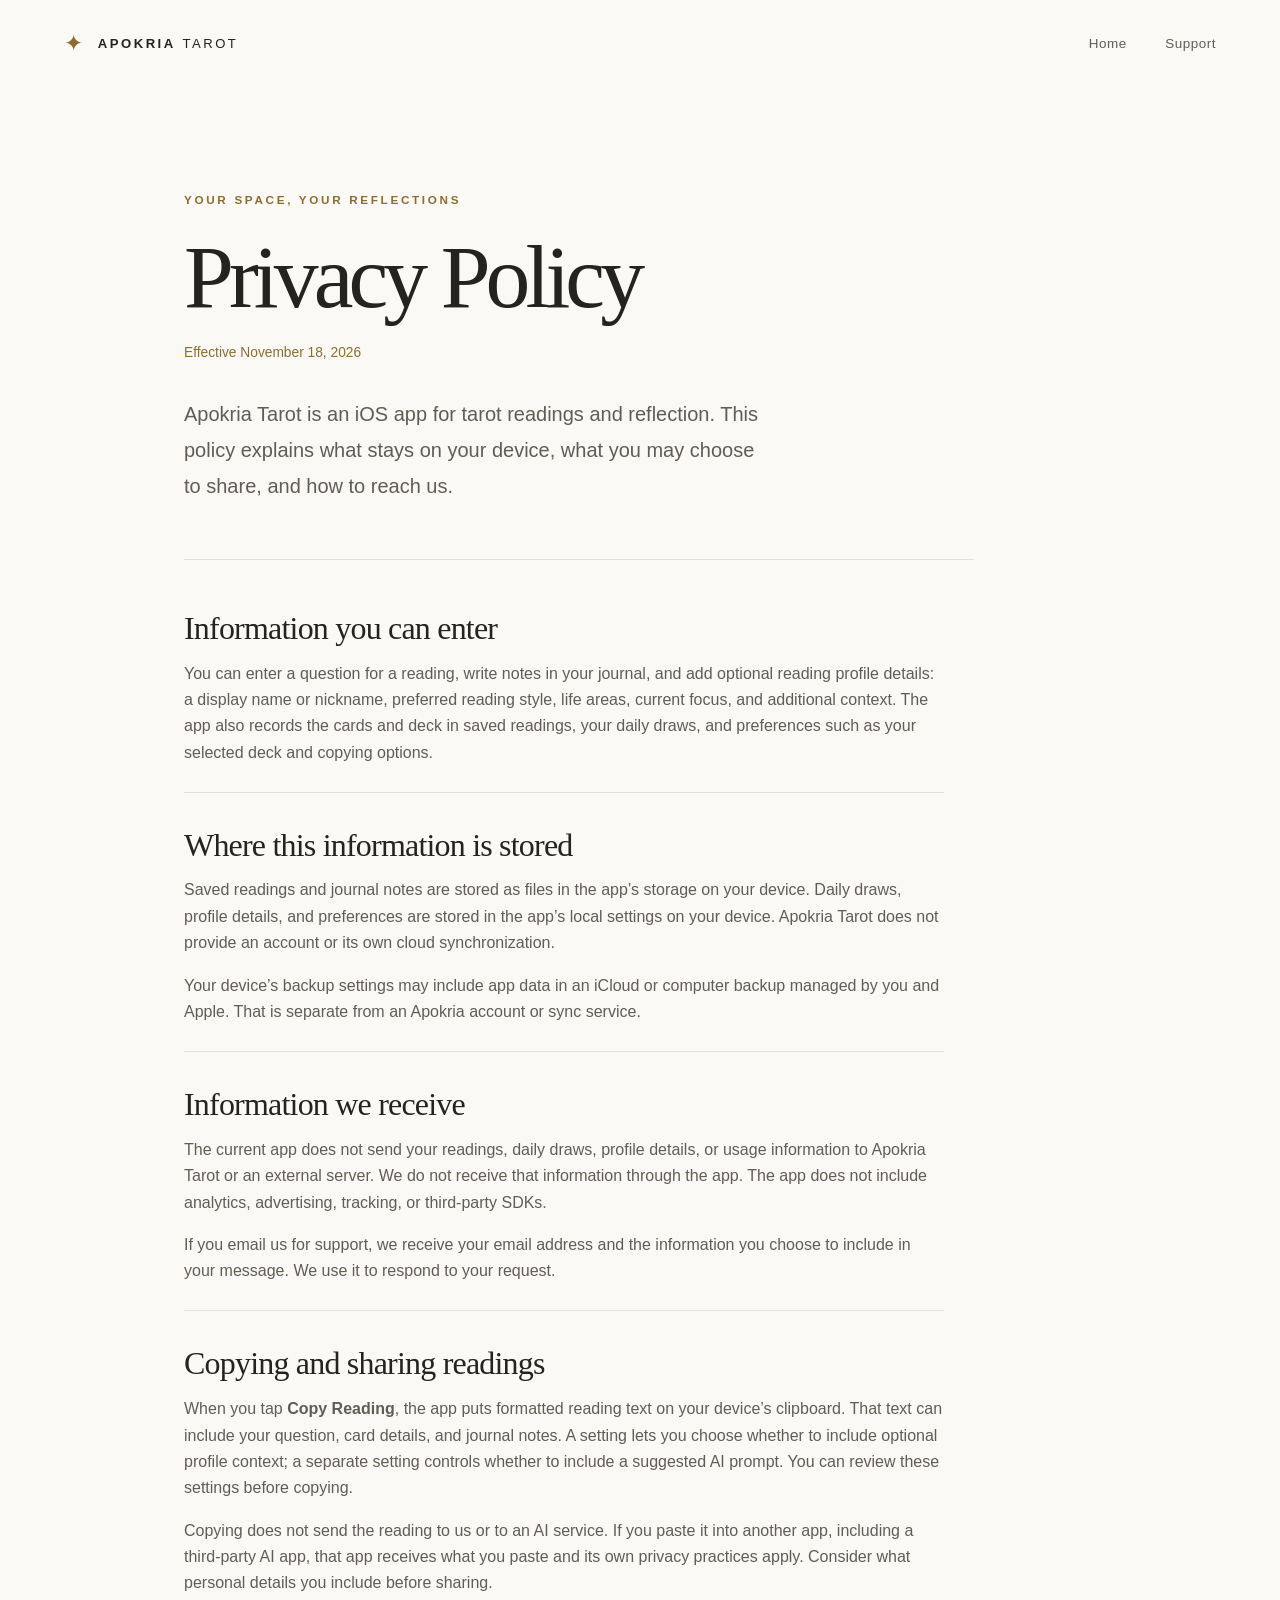
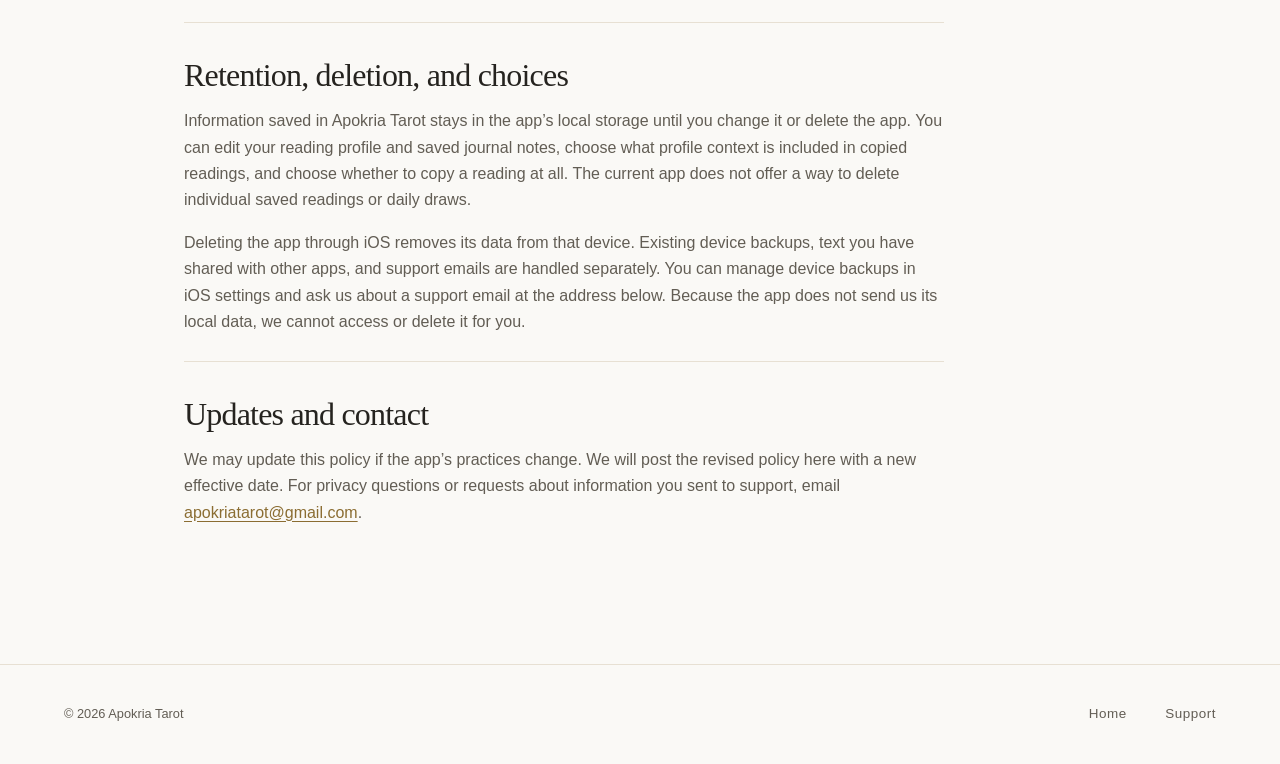
==== privacy/index.html @ 3c96361d "Create Apokria public website" ====
<!doctype html>
<html lang="en">
<head>
  <meta charset="utf-8">
  <meta name="viewport" content="width=device-width, initial-scale=1">
  <meta name="color-scheme" content="light">
  <meta name="description" content="Learn how Apokria Tarot handles readings, profile details, copied text, and support messages.">
  <title>Privacy Policy — Apokria Tarot</title>
  <link rel="stylesheet" href="../styles.css">
</head>
<body>
  <a class="skip-link" href="#main">Skip to content</a>
  <header class="site-header">
    <a class="brand" href="../" aria-label="Apokria Tarot home"><span class="brand-mark" aria-hidden="true">✦</span> APOKRIA <span class="brand-light">TAROT</span></a>
    <nav aria-label="Main navigation">
      <a href="../">Home</a>
      <a href="../support/">Support</a>
    </nav>
  </header>

  <main id="main" class="document-layout">
    <div class="document-heading">
      <p class="eyebrow">Your space, your reflections</p>
      <h1>Privacy Policy</h1>
      <p class="document-date">Effective November 18, 2026</p>
      <p class="lead">Apokria Tarot is an iOS app for tarot readings and reflection. This policy explains what stays on your device, what you may choose to share, and how to reach us.</p>
    </div>

    <div class="document-body">
      <section>
        <h2>Information you can enter</h2>
        <p>You can enter a question for a reading, write notes in your journal, and add optional reading profile details: a display name or nickname, preferred reading style, life areas, current focus, and additional context. The app also records the cards and deck in saved readings, your daily draws, and preferences such as your selected deck and copying options.</p>
      </section>

      <section>
        <h2>Where this information is stored</h2>
        <p>Saved readings and journal notes are stored as files in the app’s storage on your device. Daily draws, profile details, and preferences are stored in the app’s local settings on your device. Apokria Tarot does not provide an account or its own cloud synchronization.</p>
        <p>Your device’s backup settings may include app data in an iCloud or computer backup managed by you and Apple. That is separate from an Apokria account or sync service.</p>
      </section>

      <section>
        <h2>Information we receive</h2>
        <p>The current app does not send your readings, daily draws, profile details, or usage information to Apokria Tarot or an external server. We do not receive that information through the app. The app does not include analytics, advertising, tracking, or third-party SDKs.</p>
        <p>If you email us for support, we receive your email address and the information you choose to include in your message. We use it to respond to your request.</p>
      </section>

      <section>
        <h2>Copying and sharing readings</h2>
        <p>When you tap <strong>Copy Reading</strong>, the app puts formatted reading text on your device’s clipboard. That text can include your question, card details, and journal notes. A setting lets you choose whether to include optional profile context; a separate setting controls whether to include a suggested AI prompt. You can review these settings before copying.</p>
        <p>Copying does not send the reading to us or to an AI service. If you paste it into another app, including a third-party AI app, that app receives what you paste and its own privacy practices apply. Consider what personal details you include before sharing.</p>
      </section>

      <section>
        <h2>Retention, deletion, and choices</h2>
        <p>Information saved in Apokria Tarot stays in the app’s local storage until you change it or delete the app. You can edit your reading profile and saved journal notes, choose what profile context is included in copied readings, and choose whether to copy a reading at all. The current app does not offer a way to delete individual saved readings or daily draws.</p>
        <p>Deleting the app through iOS removes its data from that device. Existing device backups, text you have shared with other apps, and support emails are handled separately. You can manage device backups in iOS settings and ask us about a support email at the address below. Because the app does not send us its local data, we cannot access or delete it for you.</p>
      </section>

      <section>
        <h2>Updates and contact</h2>
        <p>We may update this policy if the app’s practices change. We will post the revised policy here with a new effective date. For privacy questions or requests about information you sent to support, email <a href="mailto:apokriatarot@gmail.com">apokriatarot@gmail.com</a>.</p>
      </section>
    </div>
  </main>

  <footer class="site-footer">
    <span>© 2026 Apokria Tarot</span>
    <div><a href="../">Home</a><a href="../support/">Support</a></div>
  </footer>
</body>
</html>
---- styles.css ----
:root {
  color-scheme: light;
  --paper: #faf9f6;
  --white: #fff;
  --cream: #f4f0e7;
  --ink: #25231f;
  --muted: #625d54;
  --gold: #8b6d32;
  --line: #e7e0d3;
}

* { box-sizing: border-box; }
html { scroll-behavior: smooth; }
body { margin: 0; background: var(--paper); color: var(--ink); font-family: -apple-system, BlinkMacSystemFont, "Segoe UI", sans-serif; font-size: 16px; line-height: 1.65; }
a { color: inherit; }
a:focus-visible { outline: 2px solid var(--gold); outline-offset: 5px; }
.skip-link { position: absolute; left: 1rem; top: -5rem; z-index: 5; padding: .5rem .8rem; background: var(--white); }
.skip-link:focus { top: 1rem; }

.site-header, .site-footer { display: flex; align-items: center; justify-content: space-between; gap: 1.5rem; max-width: 1320px; margin: auto; padding: 1.55rem clamp(1.25rem, 5vw, 4rem); }
.site-header { min-height: 88px; }
.brand { display: inline-flex; align-items: center; gap: .42rem; white-space: nowrap; text-decoration: none; font-size: .82rem; font-weight: 650; letter-spacing: .19em; line-height: 1.2; }
.brand-mark { color: var(--gold); font-size: 1.45rem; margin-right: .35rem; font-weight: 400; }
.brand-light { font-weight: 400; }
.site-header nav, .site-footer div { display: flex; gap: clamp(1rem, 3vw, 2.5rem); }
.site-header nav a, .site-footer a { color: var(--muted); text-decoration: none; font-size: .84rem; letter-spacing: .04em; }
.site-header nav a:hover, .site-footer a:hover, .text-link:hover, .document-body a:hover { color: var(--gold); text-decoration: underline; text-underline-offset: .3em; }

.hero { display: grid; grid-template-columns: minmax(0, 1.1fr) minmax(300px, .9fr); align-items: center; max-width: 1320px; min-height: 610px; margin: auto; padding: 4rem clamp(1.25rem, 7vw, 6rem) 6rem; }
.hero-copy { position: relative; z-index: 1; max-width: 660px; }
.eyebrow { color: var(--gold); font-size: .73rem; font-weight: 650; letter-spacing: .23em; text-transform: uppercase; }
h1, h2, h3, p { margin-top: 0; }
h1, h2, h3 { font-family: Georgia, "Times New Roman", serif; font-weight: 400; }
.hero h1 { font-size: clamp(4rem, 7.5vw, 7rem); line-height: 1.02; letter-spacing: -.055em; margin: 1.5rem 0 2rem; }
.hero h1 em { color: var(--gold); font-weight: 400; }
.lead { max-width: 37rem; color: var(--muted); font-size: clamp(1.05rem, 2vw, 1.25rem); line-height: 1.8; }
.text-link { display: inline-block; margin-top: 1.2rem; border-bottom: 1px solid var(--gold); padding-bottom: .38rem; color: var(--ink); font-size: .88rem; text-decoration: none; letter-spacing: .02em; }
.text-link span { padding-left: .65rem; color: var(--gold); }

.hero-art { position: relative; height: 460px; display: grid; place-items: center; }
.halo { position: absolute; width: min(94%, 420px); aspect-ratio: 1; border: 1px solid #e5d8bd; border-radius: 50%; box-shadow: 0 0 0 32px #f2ede3, 0 0 0 33px #ebe2d0; }
.tarot-card { width: 250px; height: 388px; padding: 10px; background: #203044; border: 1px solid #536076; border-radius: 8px; box-shadow: 20px 22px 42px #6a5e4a28, -8px 7px 23px #6a5e4a18; transform: rotate(8deg); }
.card-inner { position: relative; height: 100%; border: 1px solid #bfa469; border-radius: 3px; display: flex; align-items: center; justify-content: center; }
.card-inner::after { content: ""; position: absolute; inset: 9px; border: 1px solid #887a5b; border-radius: 2px; }
.card-star { position: absolute; color: #cfb879; font-size: 1.2rem; line-height: 1; }
.card-star.top { top: 24px; }.card-star.bottom { bottom: 24px; }
.card-orbit { width: 148px; height: 148px; border: 1px solid #cfb879; border-radius: 50%; display: grid; place-items: center; box-shadow: 0 0 0 16px #203044, 0 0 0 17px #877c5e; }
.card-moon { width: 76px; height: 76px; border-radius: 50%; background: #d2b979; box-shadow: inset -24px 0 0 #203044; transform: rotate(-25deg); }

.features { background: var(--white); border-top: 1px solid var(--line); padding: 5rem clamp(1.25rem, 7vw, 6rem) 6rem; }
.section-intro, .feature-grid { max-width: 1140px; margin: auto; }
.section-intro h2 { font-size: clamp(2.5rem, 4vw, 4.3rem); line-height: 1.15; letter-spacing: -.045em; margin: 1rem 0 3rem; }
.feature-grid { display: grid; grid-template-columns: repeat(3, 1fr); gap: clamp(2rem, 4vw, 4.5rem); }
.feature-grid article { border-top: 1px solid var(--line); padding-top: 1.15rem; }
.feature-number { color: var(--gold); font-size: .78rem; letter-spacing: .1em; }
.feature-grid h3 { font-size: 1.75rem; margin: 1.15rem 0 .65rem; }
.feature-grid p { max-width: 19rem; color: var(--muted); line-height: 1.8; }

.document-layout { max-width: 1040px; margin: 0 auto; padding: clamp(4rem, 8vw, 7rem) clamp(1.25rem, 6vw, 4rem) 7rem; }
.document-heading { max-width: 790px; padding-bottom: 3.4rem; border-bottom: 1px solid var(--line); }
.document-heading h1 { font-size: clamp(3.4rem, 7vw, 6.2rem); letter-spacing: -.055em; line-height: 1.08; margin: 1.2rem 0 1rem; }
.document-date { color: var(--gold); font-size: .86rem; margin-bottom: 2rem; }
.document-heading .lead { margin-bottom: 0; }
.document-body { max-width: 760px; padding-top: 1rem; }
.document-body section { padding: 2rem 0 1.6rem; border-bottom: 1px solid var(--line); }
.document-body section:last-child { border: 0; }
.document-body h2 { font-size: clamp(1.6rem, 3vw, 2rem); line-height: 1.25; letter-spacing: -.025em; margin-bottom: .8rem; }
.document-body p { color: var(--muted); margin-bottom: 1rem; }
.document-body p:last-child { margin-bottom: 0; }
.document-body a, .email-address a { color: var(--gold); text-underline-offset: .2em; overflow-wrap: anywhere; }
.support-layout { min-height: calc(100vh - 190px); }
.email-button { display: inline-flex; align-items: center; gap: 2rem; background: #26364b; color: white; padding: .85rem 1.25rem; margin-top: 1.5rem; text-decoration: none; font-size: .92rem; border-radius: 2px; }
.email-button:hover { background: #3d4d63; }
.email-address { margin: .9rem 0 0; font-size: .88rem; }
.site-footer { border-top: 1px solid var(--line); color: var(--muted); font-size: .8rem; min-height: 100px; }

@media (max-width: 760px) {
  .site-header { min-height: 72px; }
  .hero { grid-template-columns: 1fr; padding-top: 4rem; padding-bottom: 4rem; }
  .hero-art { height: 350px; margin-top: 3rem; }
  .halo { width: 290px; box-shadow: 0 0 0 20px #f2ede3, 0 0 0 21px #ebe2d0; }
  .tarot-card { transform: rotate(7deg) scale(.77); }
  .feature-grid { grid-template-columns: 1fr; gap: 1.5rem; }
  .feature-grid p { max-width: 32rem; }
}
@media (max-width: 470px) {
  .site-header { flex-wrap: wrap; gap: .7rem; padding-top: 1rem; padding-bottom: 1rem; }
  .brand { font-size: .75rem; }
  .site-header nav { width: 100%; padding-left: 1.9rem; }
  .hero h1 { font-size: clamp(3.7rem, 17vw, 5rem); }
  .hero-art { height: 310px; }
  .features { padding-top: 4rem; }
  .site-footer { flex-wrap: wrap; align-items: flex-start; padding-top: 1.5rem; padding-bottom: 1.5rem; }
}
@media (prefers-reduced-motion: reduce) { html { scroll-behavior: auto; } }
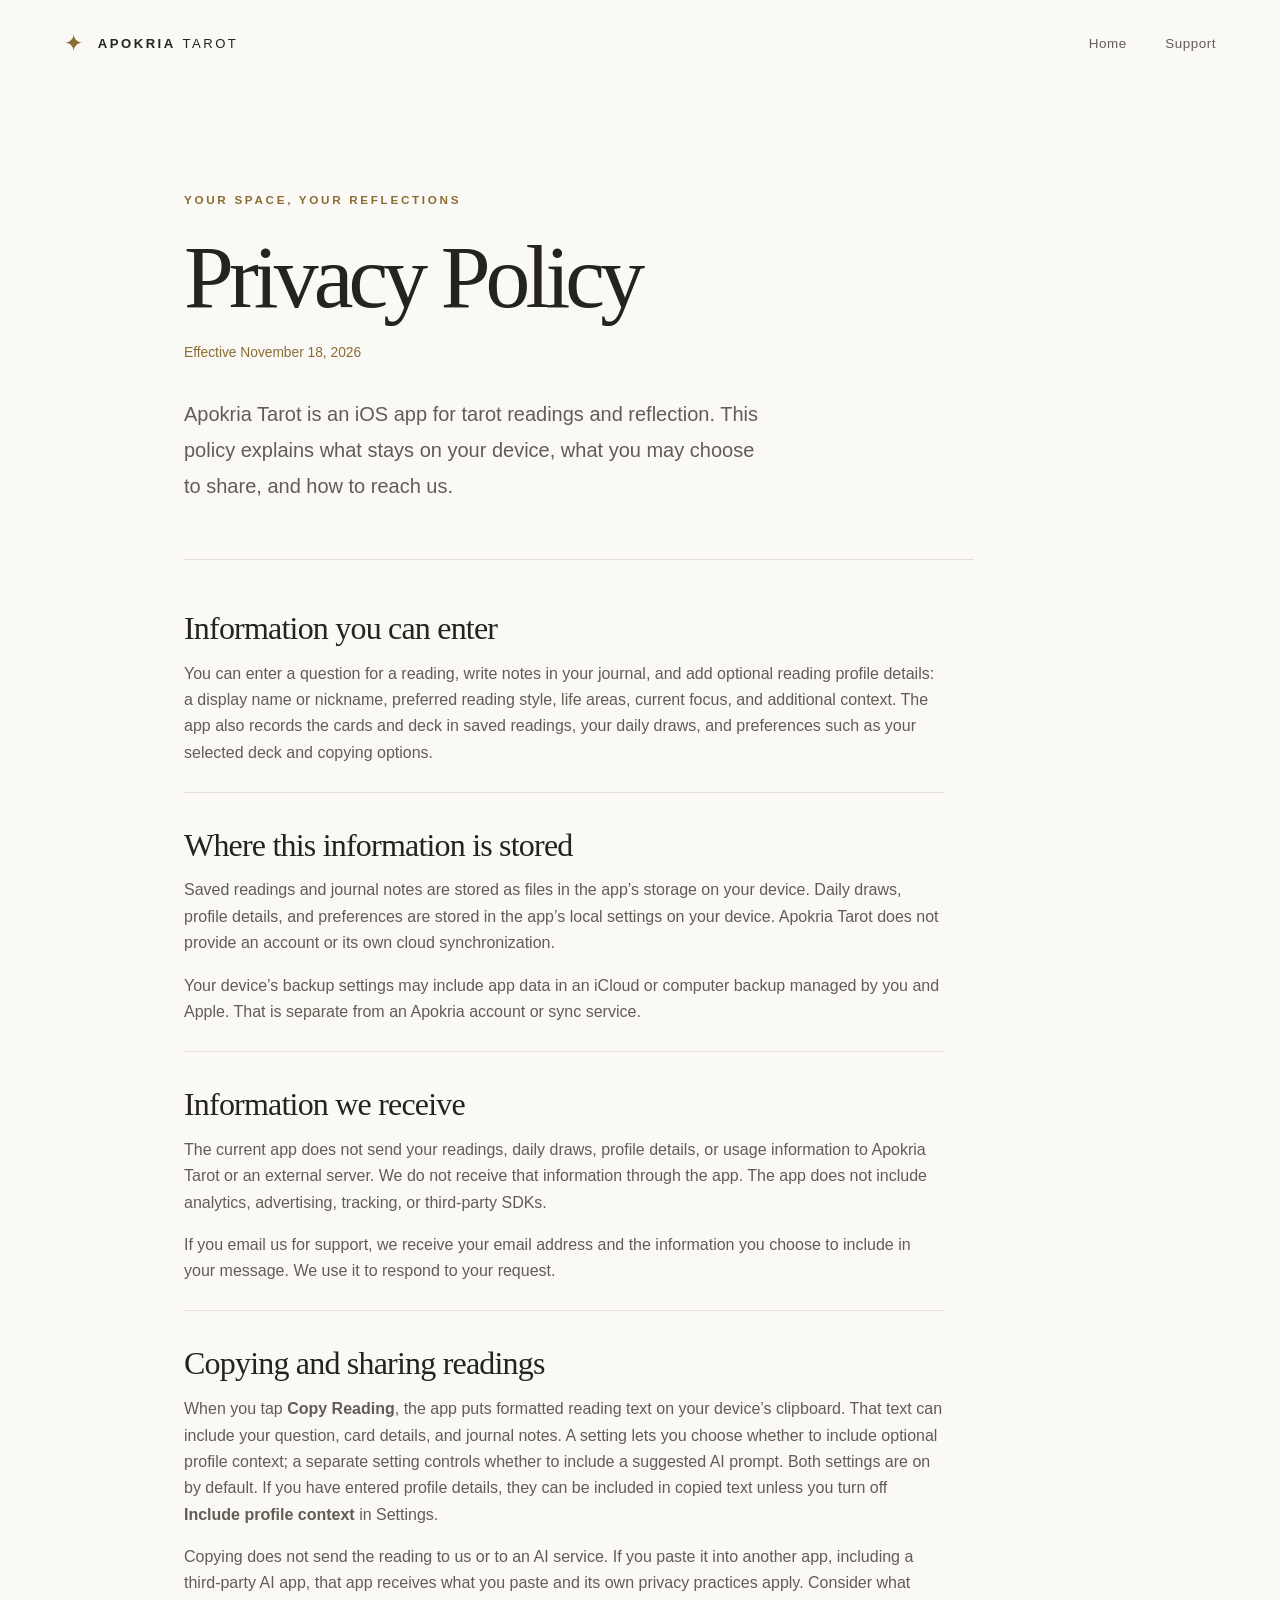
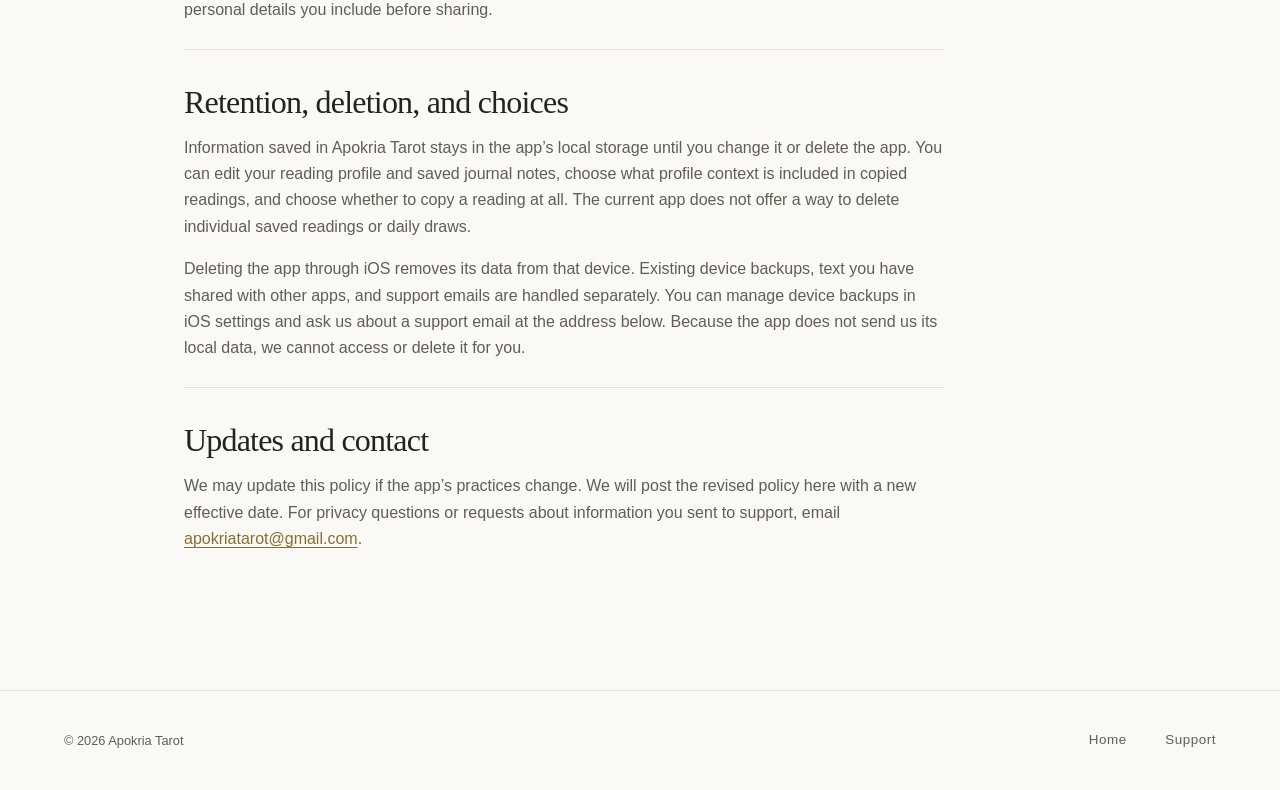
==== commit 8beb4741: "Clarify default copied reading options" ====
--- a/privacy/index.html
+++ b/privacy/index.html
@@ -6,6 +6,7 @@
   <meta name="color-scheme" content="light">
   <meta name="description" content="Learn how Apokria Tarot handles readings, profile details, copied text, and support messages.">
   <title>Privacy Policy — Apokria Tarot</title>
+  <link rel="icon" type="image/svg+xml" href="../favicon.svg">
   <link rel="stylesheet" href="../styles.css">
 </head>
 <body>
@@ -46,7 +47,7 @@
 
       <section>
         <h2>Copying and sharing readings</h2>
-        <p>When you tap <strong>Copy Reading</strong>, the app puts formatted reading text on your device’s clipboard. That text can include your question, card details, and journal notes. A setting lets you choose whether to include optional profile context; a separate setting controls whether to include a suggested AI prompt. You can review these settings before copying.</p>
+        <p>When you tap <strong>Copy Reading</strong>, the app puts formatted reading text on your device’s clipboard. That text can include your question, card details, and journal notes. A setting lets you choose whether to include optional profile context; a separate setting controls whether to include a suggested AI prompt. Both settings are on by default. If you have entered profile details, they can be included in copied text unless you turn off <strong>Include profile context</strong> in Settings.</p>
         <p>Copying does not send the reading to us or to an AI service. If you paste it into another app, including a third-party AI app, that app receives what you paste and its own privacy practices apply. Consider what personal details you include before sharing.</p>
       </section>
 
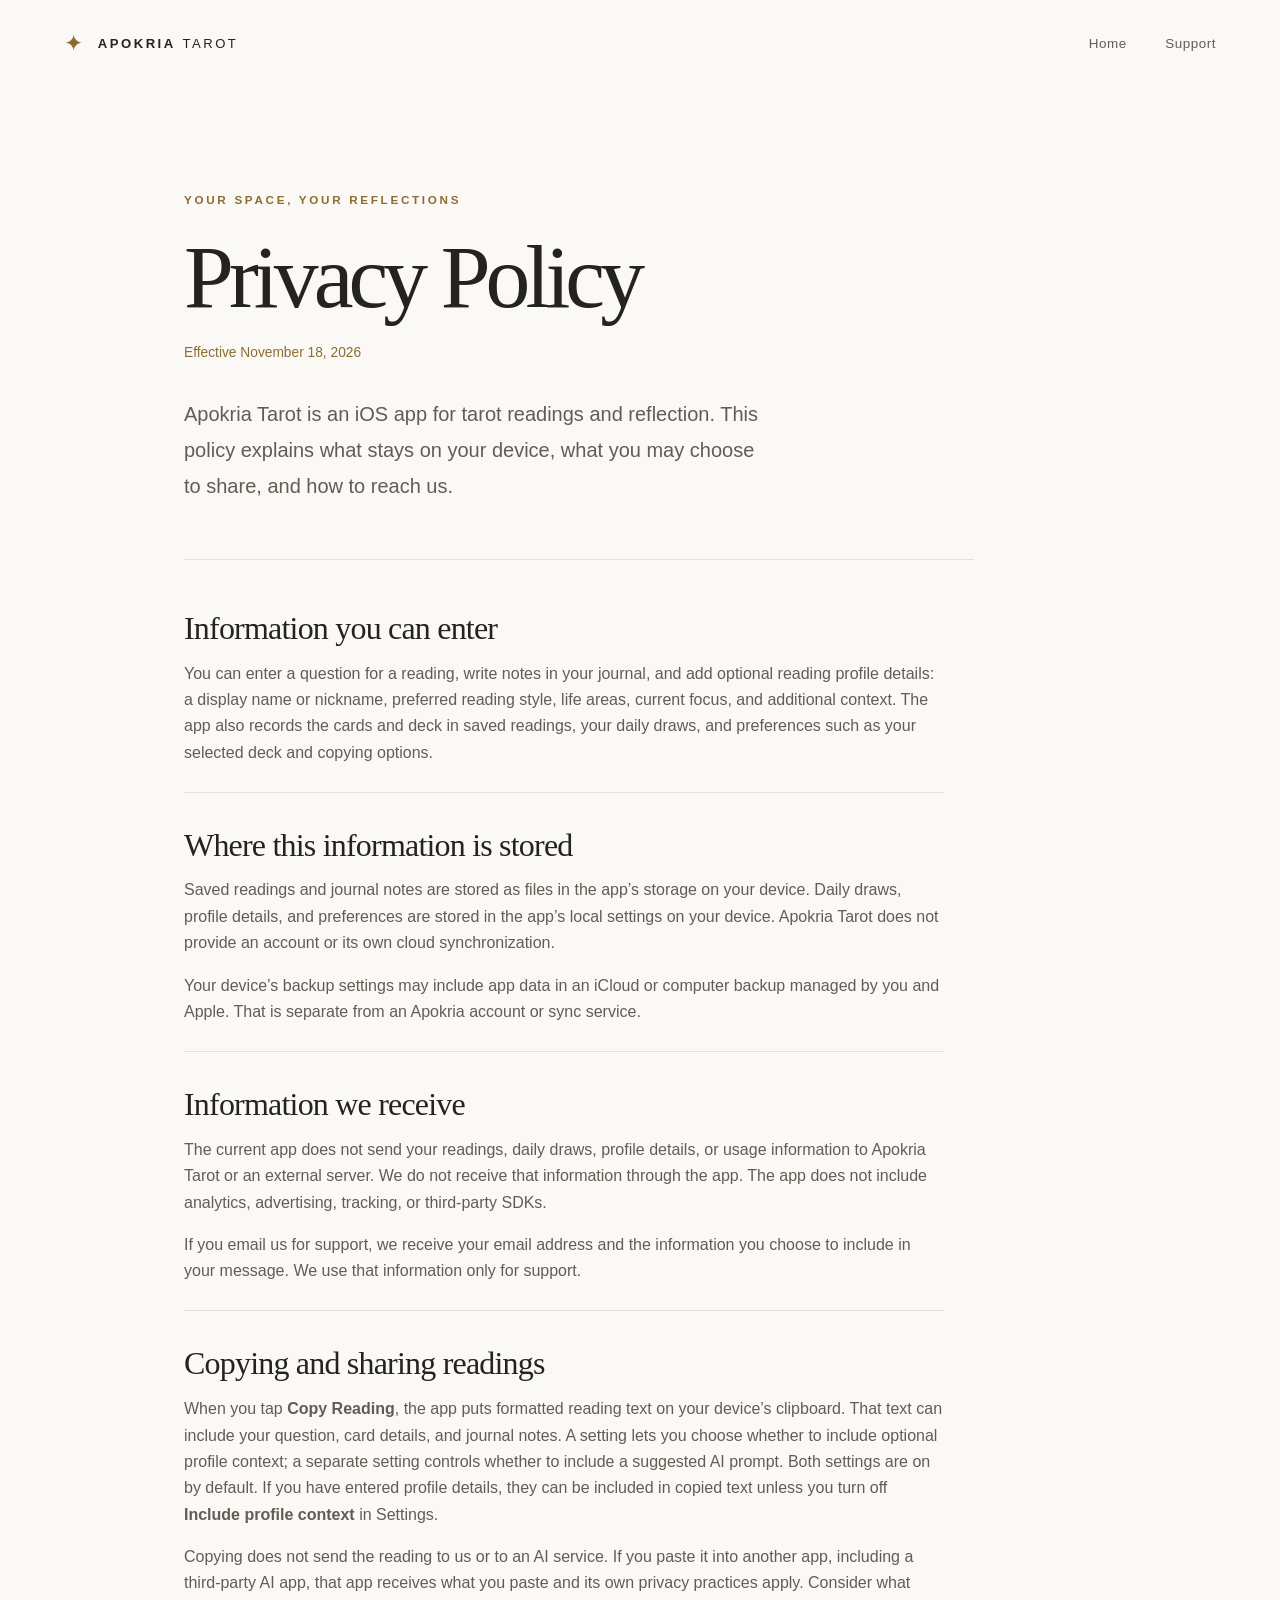
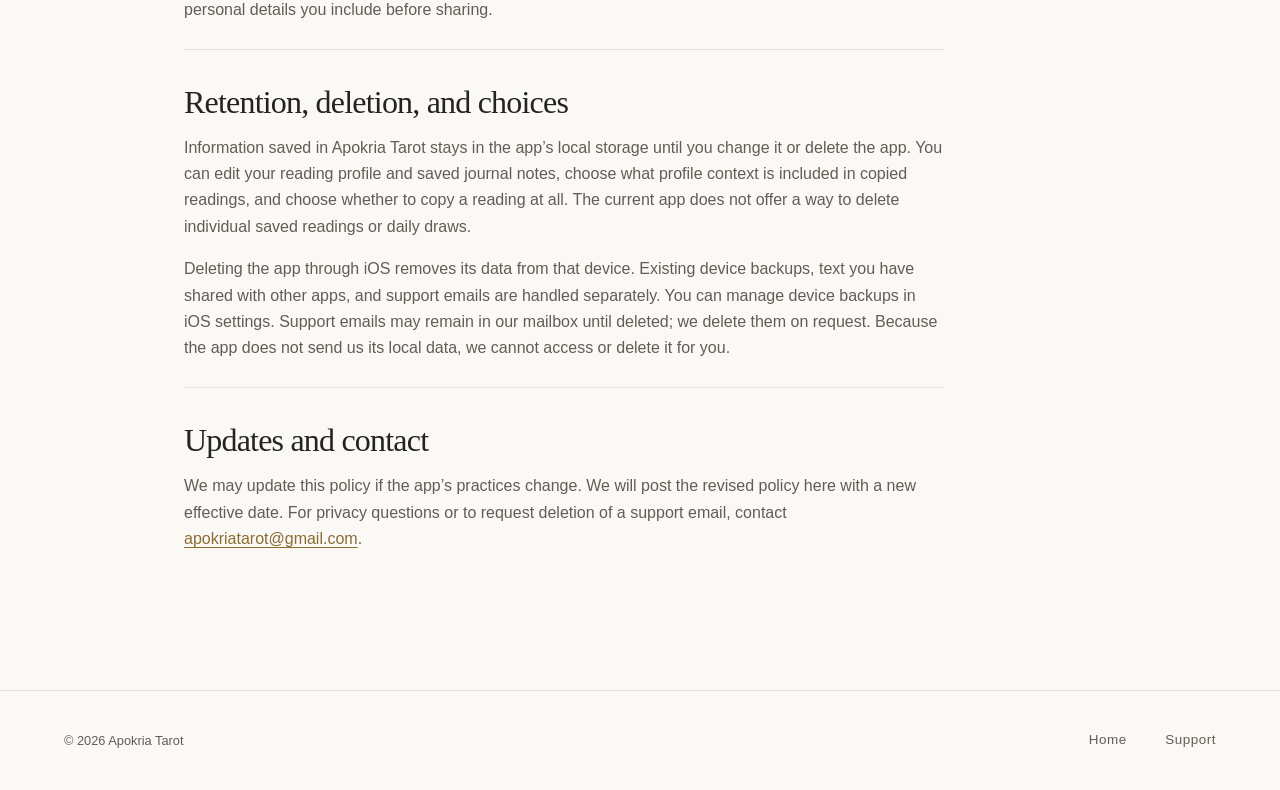
==== commit bf30a393: "Confirm support email privacy handling" ====
--- a/privacy/index.html
+++ b/privacy/index.html
@@ -42,7 +42,7 @@
       <section>
         <h2>Information we receive</h2>
         <p>The current app does not send your readings, daily draws, profile details, or usage information to Apokria Tarot or an external server. We do not receive that information through the app. The app does not include analytics, advertising, tracking, or third-party SDKs.</p>
-        <p>If you email us for support, we receive your email address and the information you choose to include in your message. We use it to respond to your request.</p>
+        <p>If you email us for support, we receive your email address and the information you choose to include in your message. We use that information only for support.</p>
       </section>
 
       <section>
@@ -54,12 +54,12 @@
       <section>
         <h2>Retention, deletion, and choices</h2>
         <p>Information saved in Apokria Tarot stays in the app’s local storage until you change it or delete the app. You can edit your reading profile and saved journal notes, choose what profile context is included in copied readings, and choose whether to copy a reading at all. The current app does not offer a way to delete individual saved readings or daily draws.</p>
-        <p>Deleting the app through iOS removes its data from that device. Existing device backups, text you have shared with other apps, and support emails are handled separately. You can manage device backups in iOS settings and ask us about a support email at the address below. Because the app does not send us its local data, we cannot access or delete it for you.</p>
+        <p>Deleting the app through iOS removes its data from that device. Existing device backups, text you have shared with other apps, and support emails are handled separately. You can manage device backups in iOS settings. Support emails may remain in our mailbox until deleted; we delete them on request. Because the app does not send us its local data, we cannot access or delete it for you.</p>
       </section>
 
       <section>
         <h2>Updates and contact</h2>
-        <p>We may update this policy if the app’s practices change. We will post the revised policy here with a new effective date. For privacy questions or requests about information you sent to support, email <a href="mailto:apokriatarot@gmail.com">apokriatarot@gmail.com</a>.</p>
+        <p>We may update this policy if the app’s practices change. We will post the revised policy here with a new effective date. For privacy questions or to request deletion of a support email, contact <a href="mailto:apokriatarot@gmail.com">apokriatarot@gmail.com</a>.</p>
       </section>
     </div>
   </main>
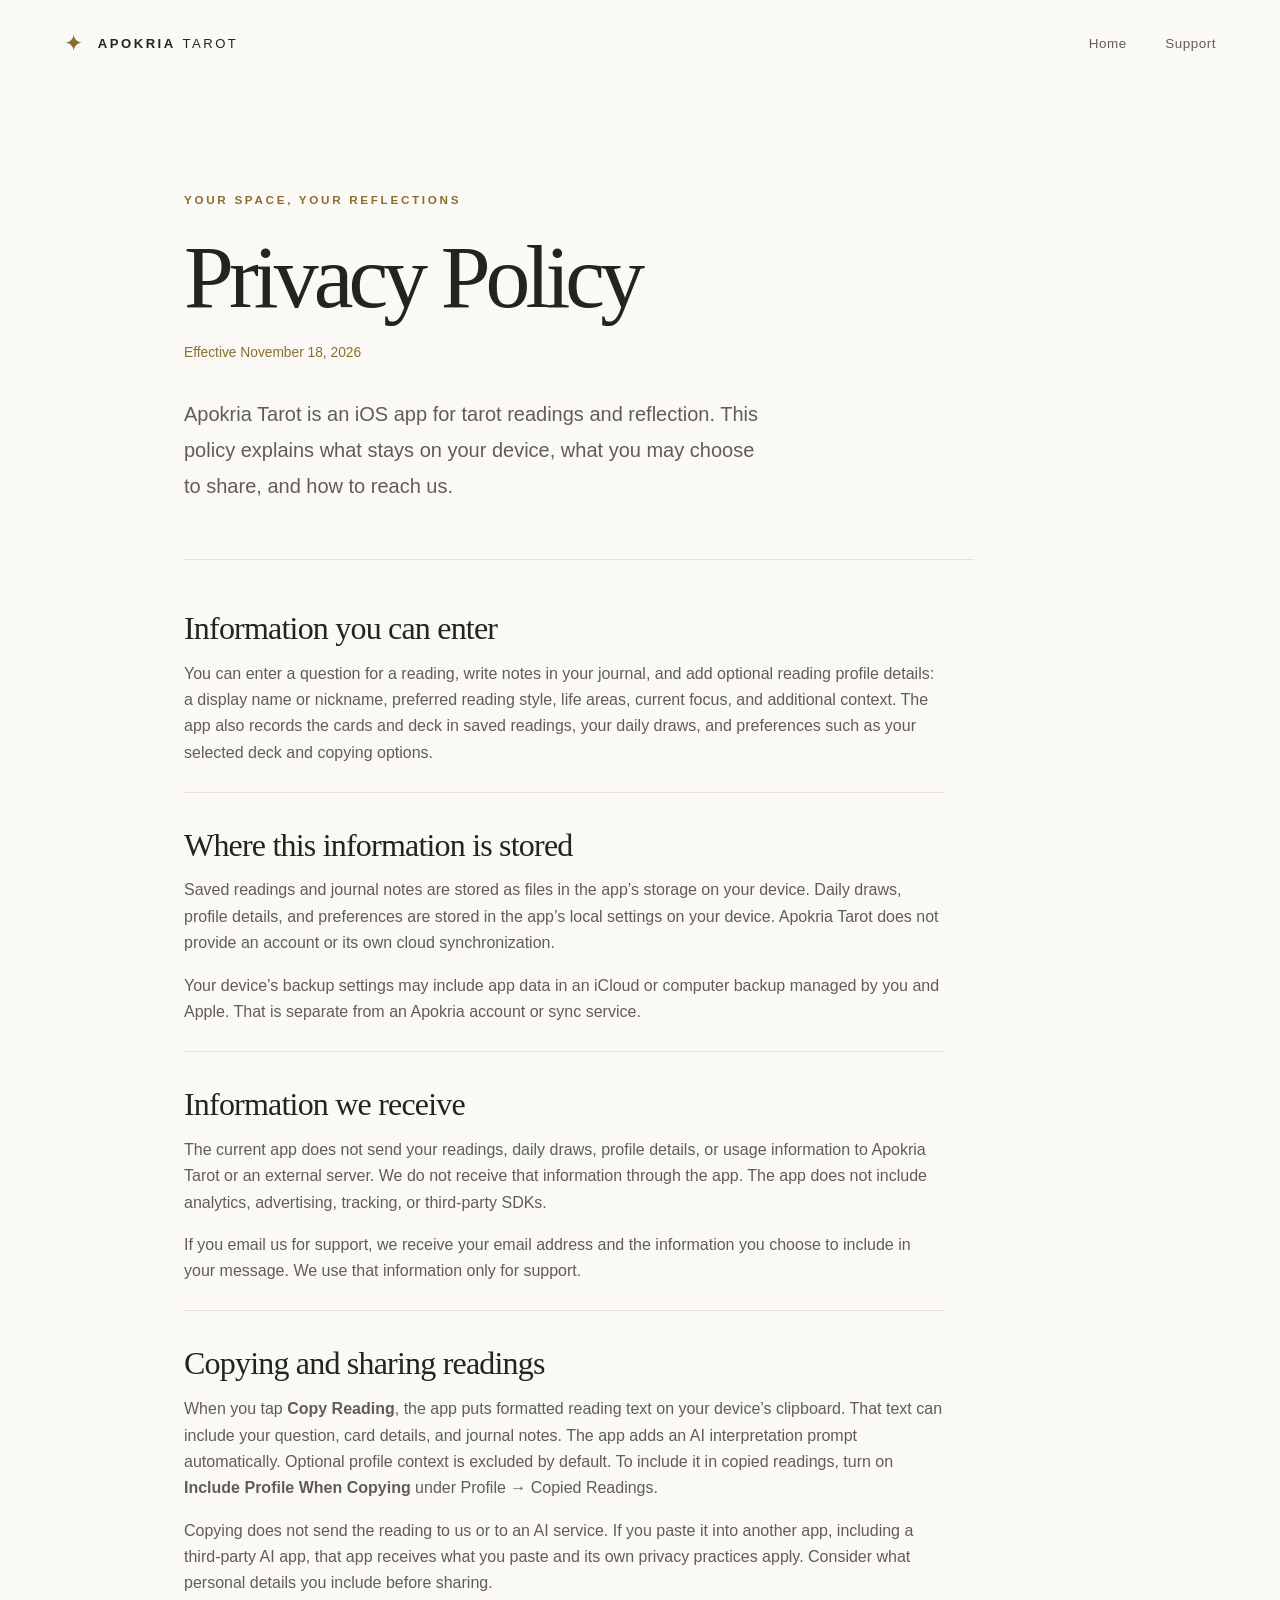
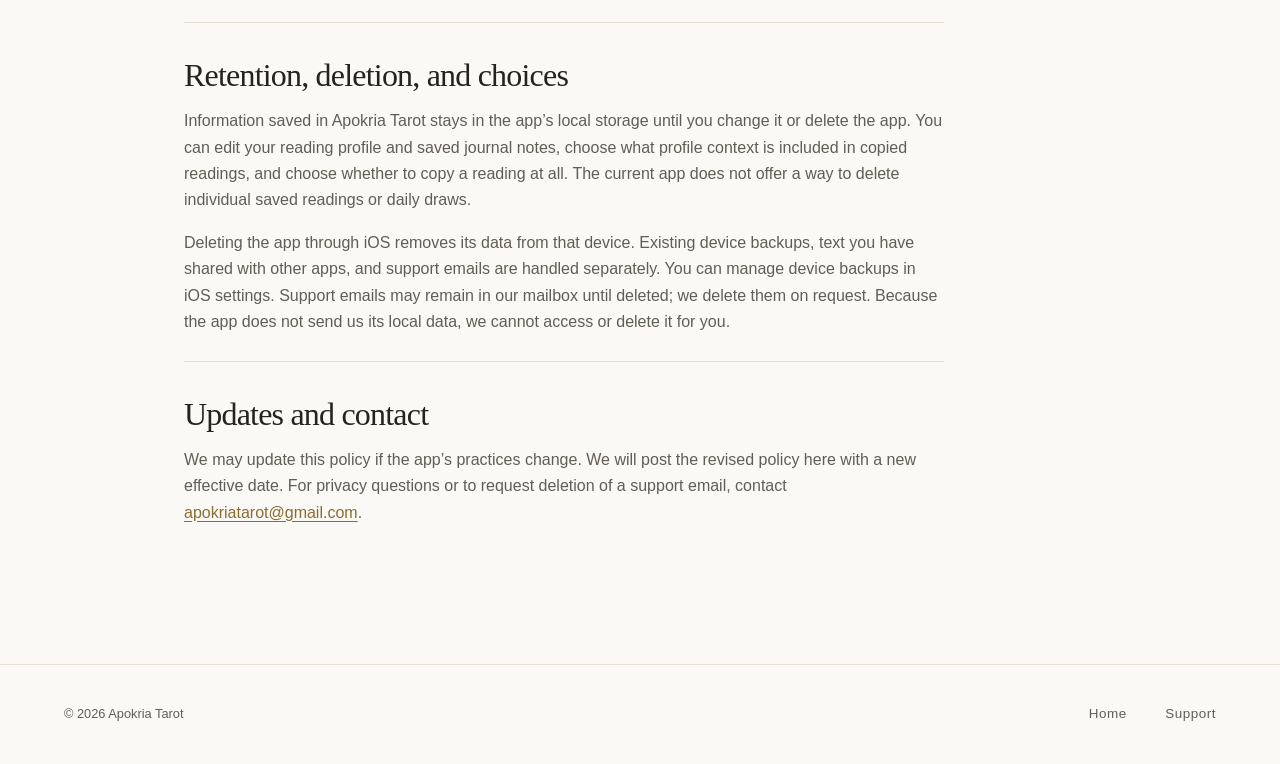
==== commit a16c7310: "Correct copied reading privacy details" ====
--- a/privacy/index.html
+++ b/privacy/index.html
@@ -47,7 +47,7 @@
 
       <section>
         <h2>Copying and sharing readings</h2>
-        <p>When you tap <strong>Copy Reading</strong>, the app puts formatted reading text on your device’s clipboard. That text can include your question, card details, and journal notes. A setting lets you choose whether to include optional profile context; a separate setting controls whether to include a suggested AI prompt. Both settings are on by default. If you have entered profile details, they can be included in copied text unless you turn off <strong>Include profile context</strong> in Settings.</p>
+        <p>When you tap <strong>Copy Reading</strong>, the app puts formatted reading text on your device’s clipboard. That text can include your question, card details, and journal notes. The app adds an AI interpretation prompt automatically. Optional profile context is excluded by default. To include it in copied readings, turn on <strong>Include Profile When Copying</strong> under Profile → Copied Readings.</p>
         <p>Copying does not send the reading to us or to an AI service. If you paste it into another app, including a third-party AI app, that app receives what you paste and its own privacy practices apply. Consider what personal details you include before sharing.</p>
       </section>
 
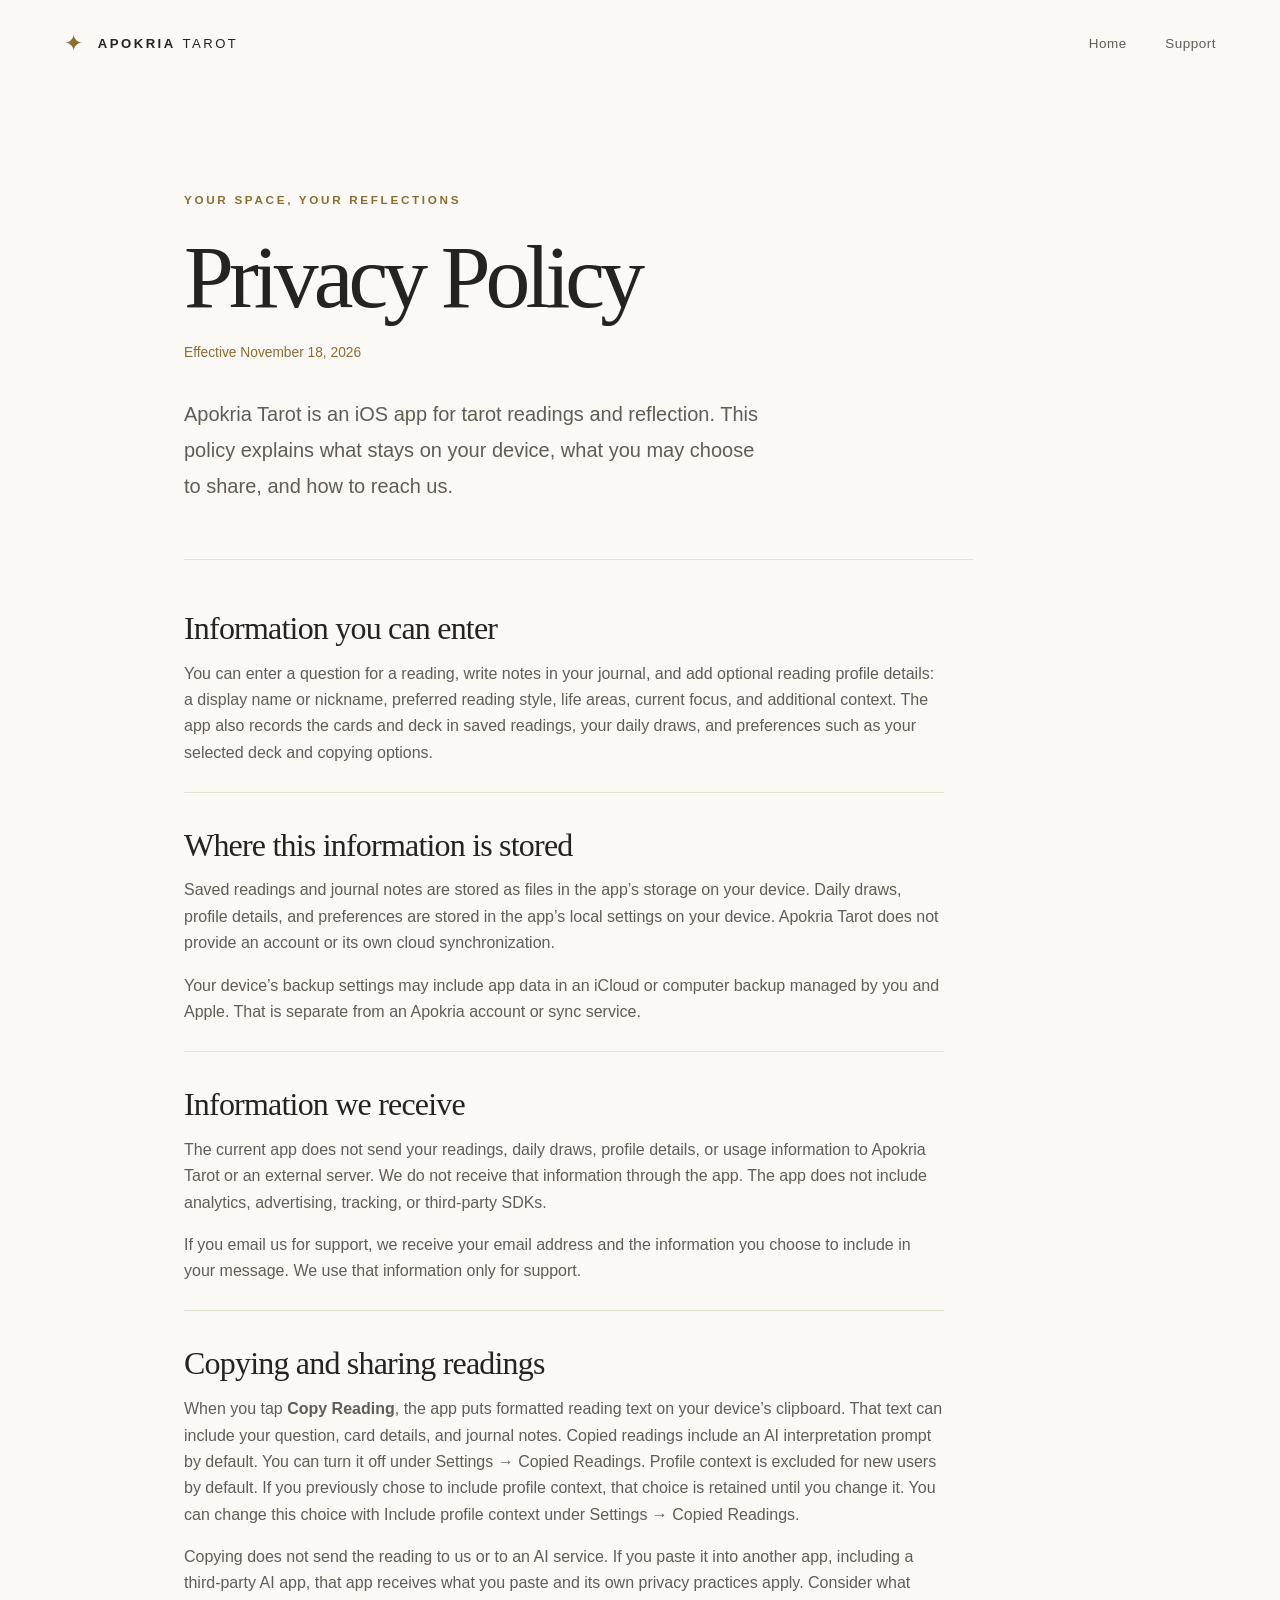
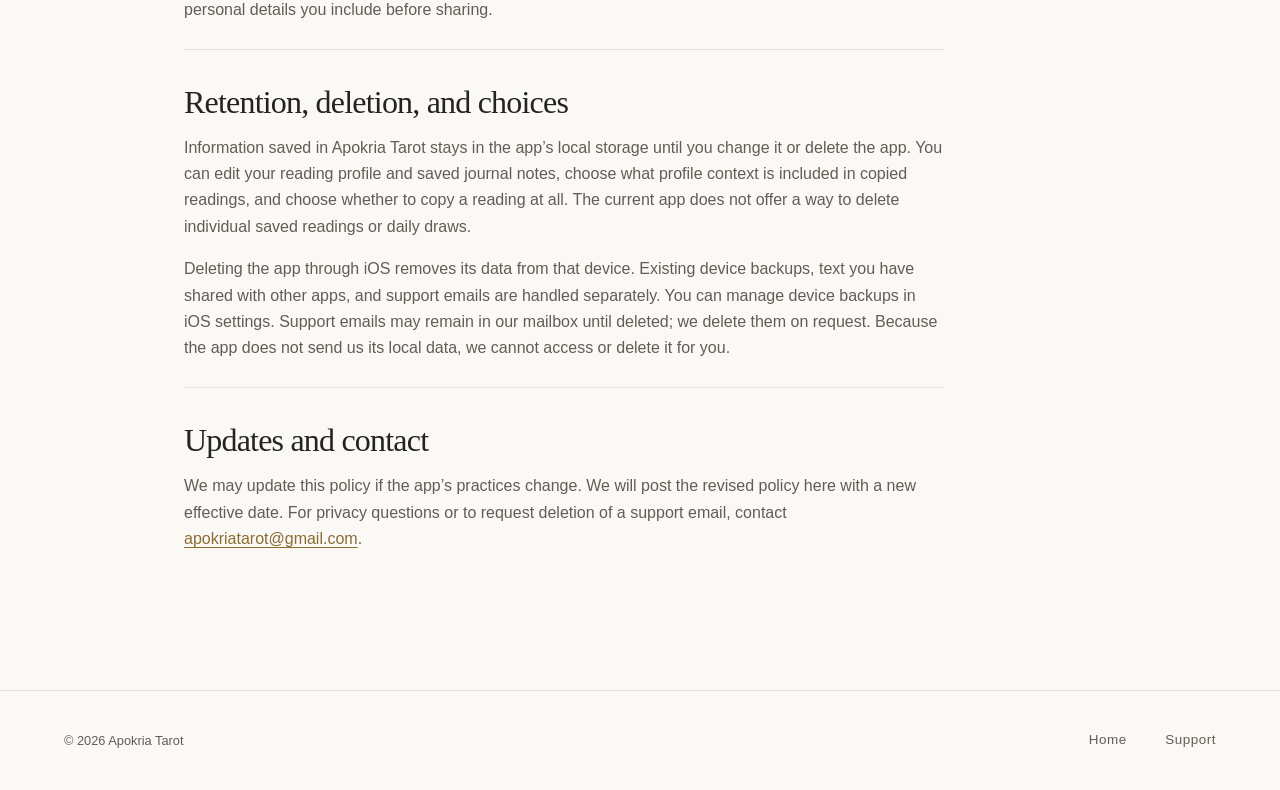
==== commit 952ae82f: "docs: align privacy policy with copying consent settings" ====
--- a/privacy/index.html
+++ b/privacy/index.html
@@ -47,7 +47,7 @@
 
       <section>
         <h2>Copying and sharing readings</h2>
-        <p>When you tap <strong>Copy Reading</strong>, the app puts formatted reading text on your device’s clipboard. That text can include your question, card details, and journal notes. The app adds an AI interpretation prompt automatically. Optional profile context is excluded by default. To include it in copied readings, turn on <strong>Include Profile When Copying</strong> under Profile → Copied Readings.</p>
+        <p>When you tap <strong>Copy Reading</strong>, the app puts formatted reading text on your device’s clipboard. That text can include your question, card details, and journal notes. Copied readings include an AI interpretation prompt by default. You can turn it off under Settings → Copied Readings. Profile context is excluded for new users by default. If you previously chose to include profile context, that choice is retained until you change it. You can change this choice with Include profile context under Settings → Copied Readings.</p>
         <p>Copying does not send the reading to us or to an AI service. If you paste it into another app, including a third-party AI app, that app receives what you paste and its own privacy practices apply. Consider what personal details you include before sharing.</p>
       </section>
 
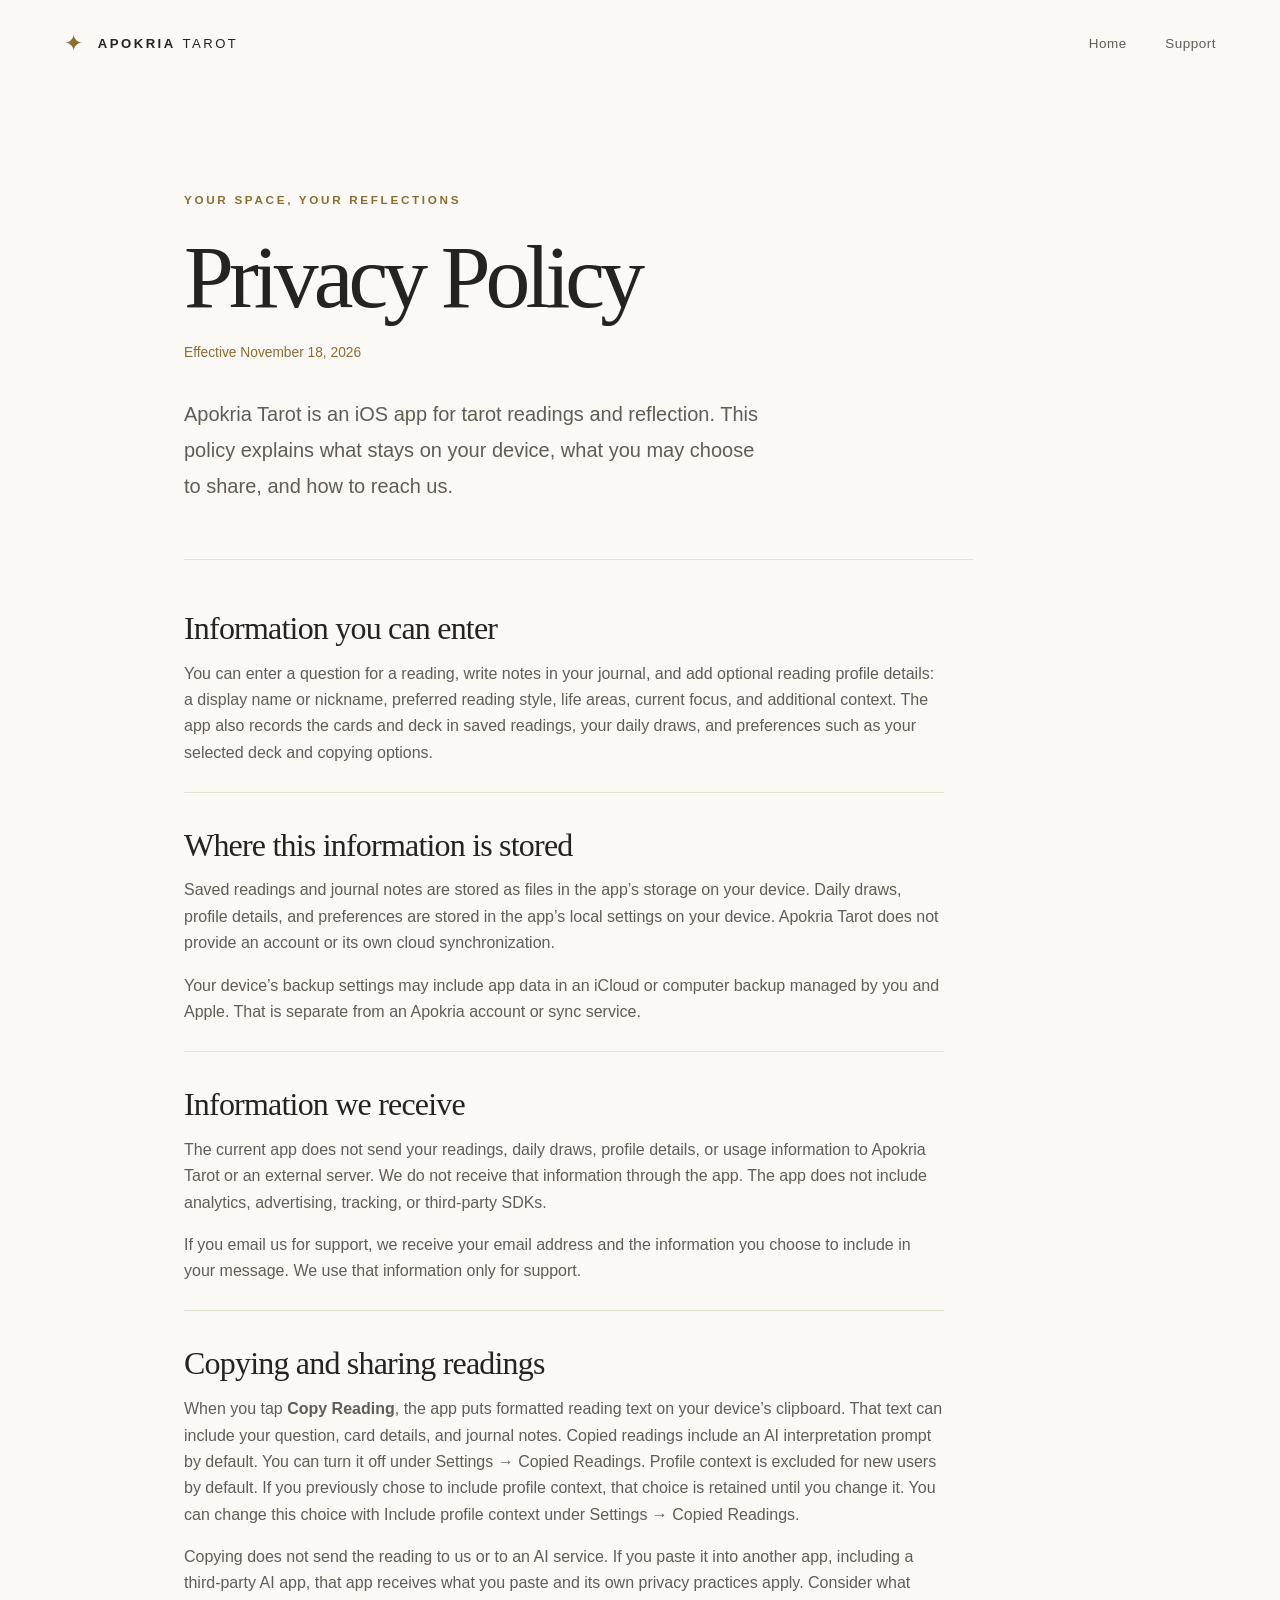
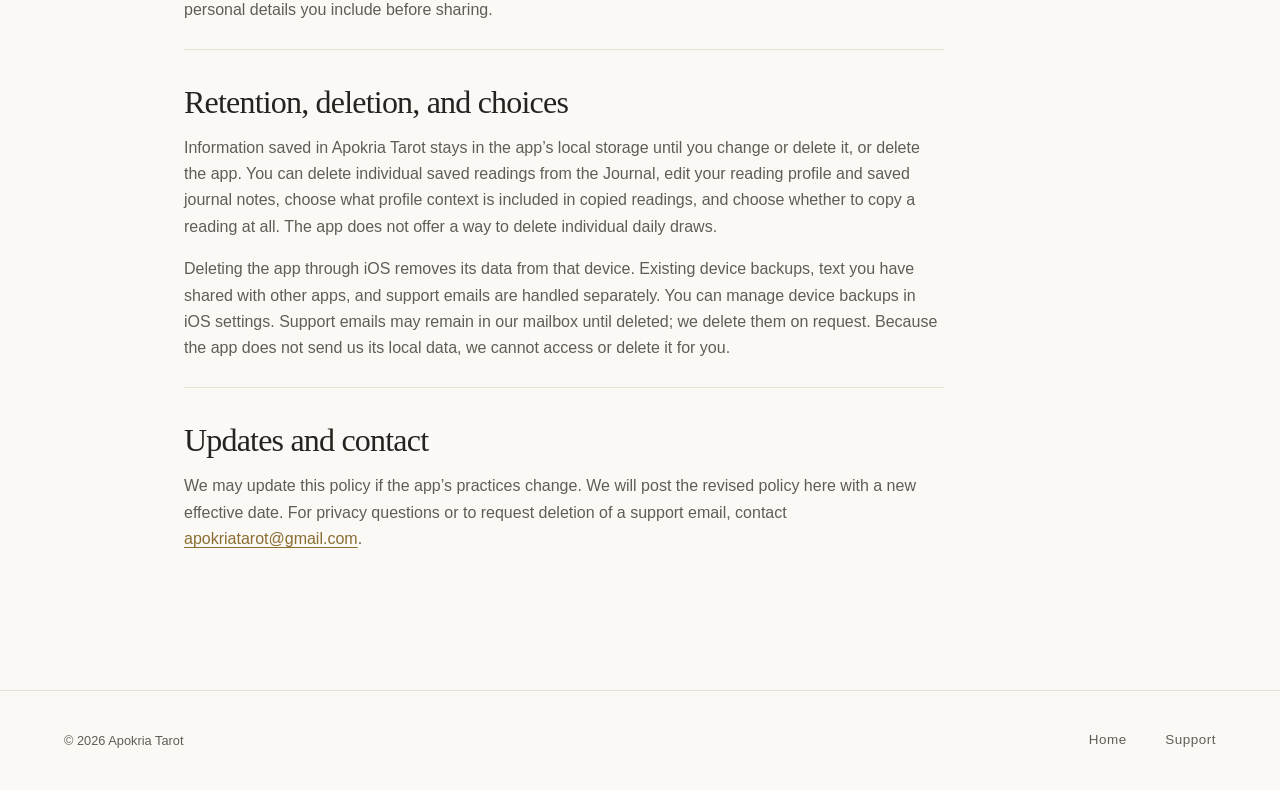
==== commit ecd8f83e: "docs: reflect saved reading deletion in privacy policy" ====
--- a/privacy/index.html
+++ b/privacy/index.html
@@ -53,7 +53,7 @@
 
       <section>
         <h2>Retention, deletion, and choices</h2>
-        <p>Information saved in Apokria Tarot stays in the app’s local storage until you change it or delete the app. You can edit your reading profile and saved journal notes, choose what profile context is included in copied readings, and choose whether to copy a reading at all. The current app does not offer a way to delete individual saved readings or daily draws.</p>
+        <p>Information saved in Apokria Tarot stays in the app’s local storage until you change or delete it, or delete the app. You can delete individual saved readings from the Journal, edit your reading profile and saved journal notes, choose what profile context is included in copied readings, and choose whether to copy a reading at all. The app does not offer a way to delete individual daily draws.</p>
         <p>Deleting the app through iOS removes its data from that device. Existing device backups, text you have shared with other apps, and support emails are handled separately. You can manage device backups in iOS settings. Support emails may remain in our mailbox until deleted; we delete them on request. Because the app does not send us its local data, we cannot access or delete it for you.</p>
       </section>
 
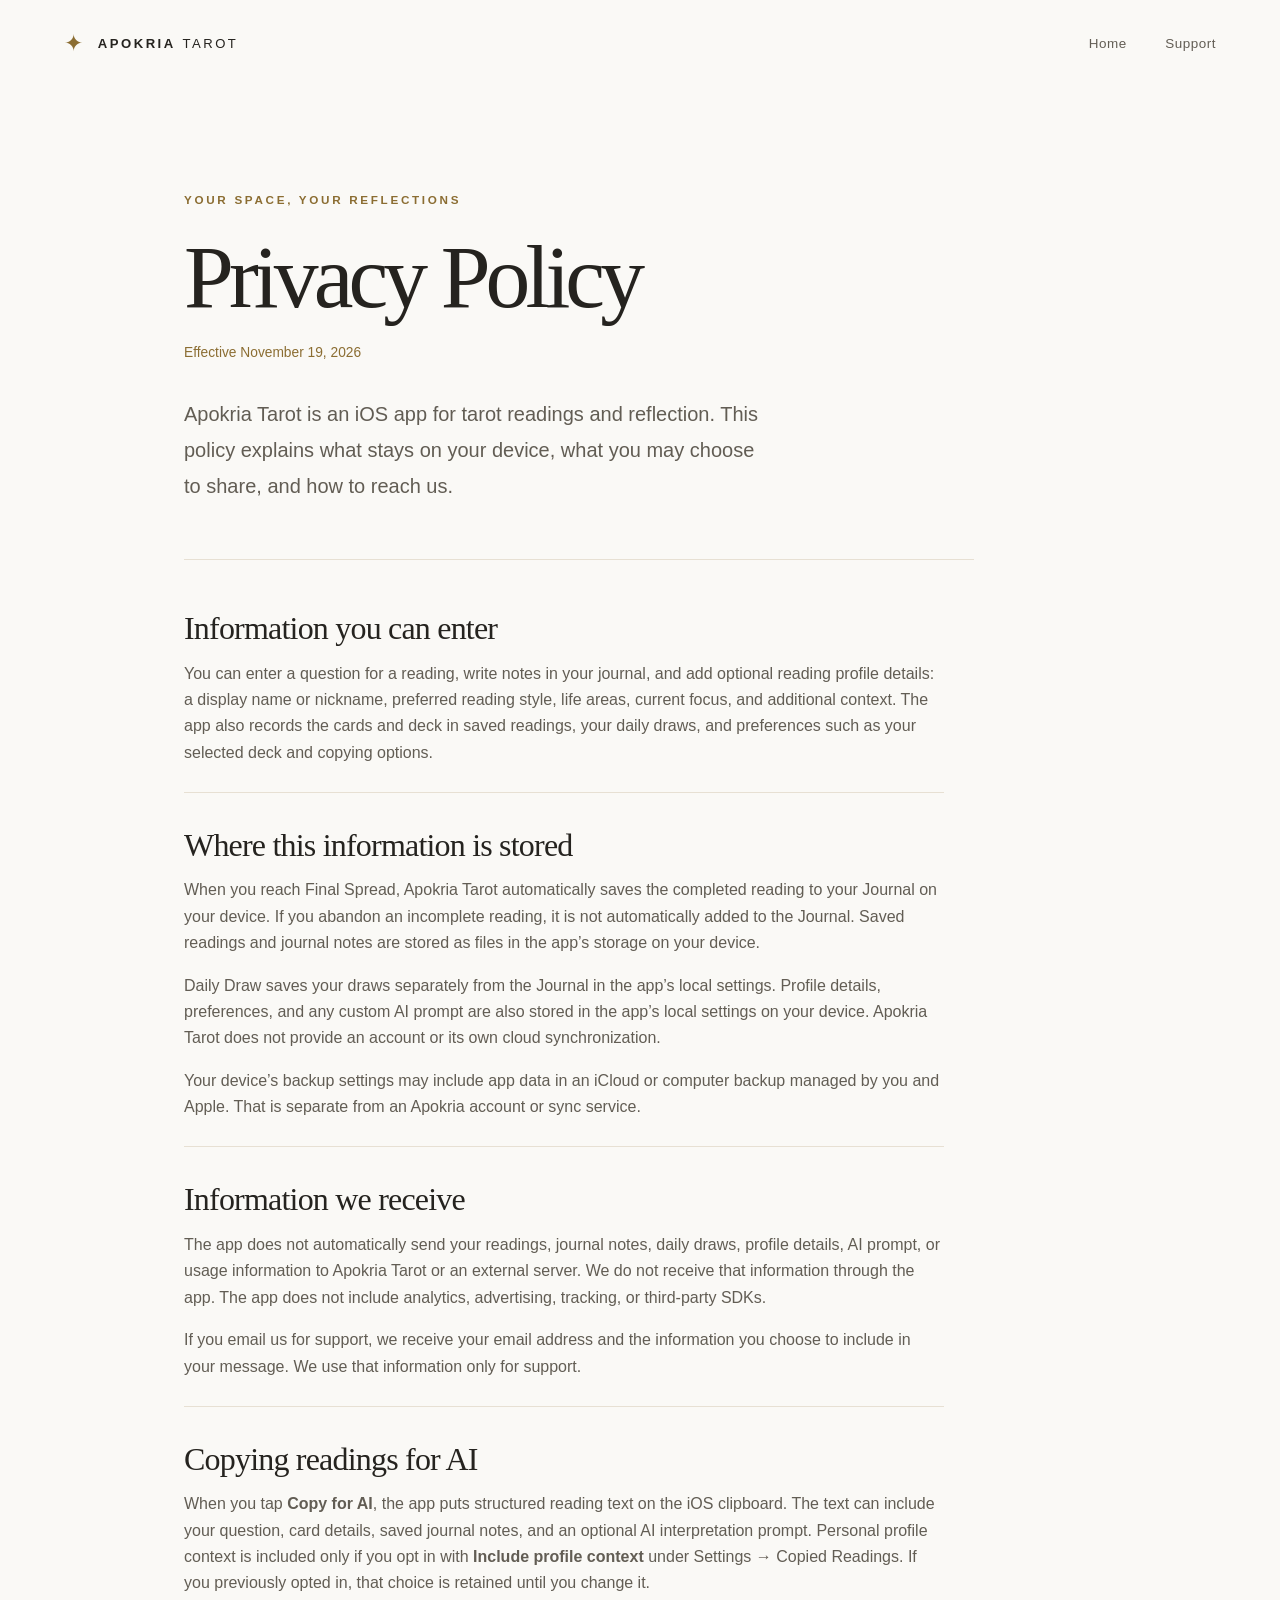
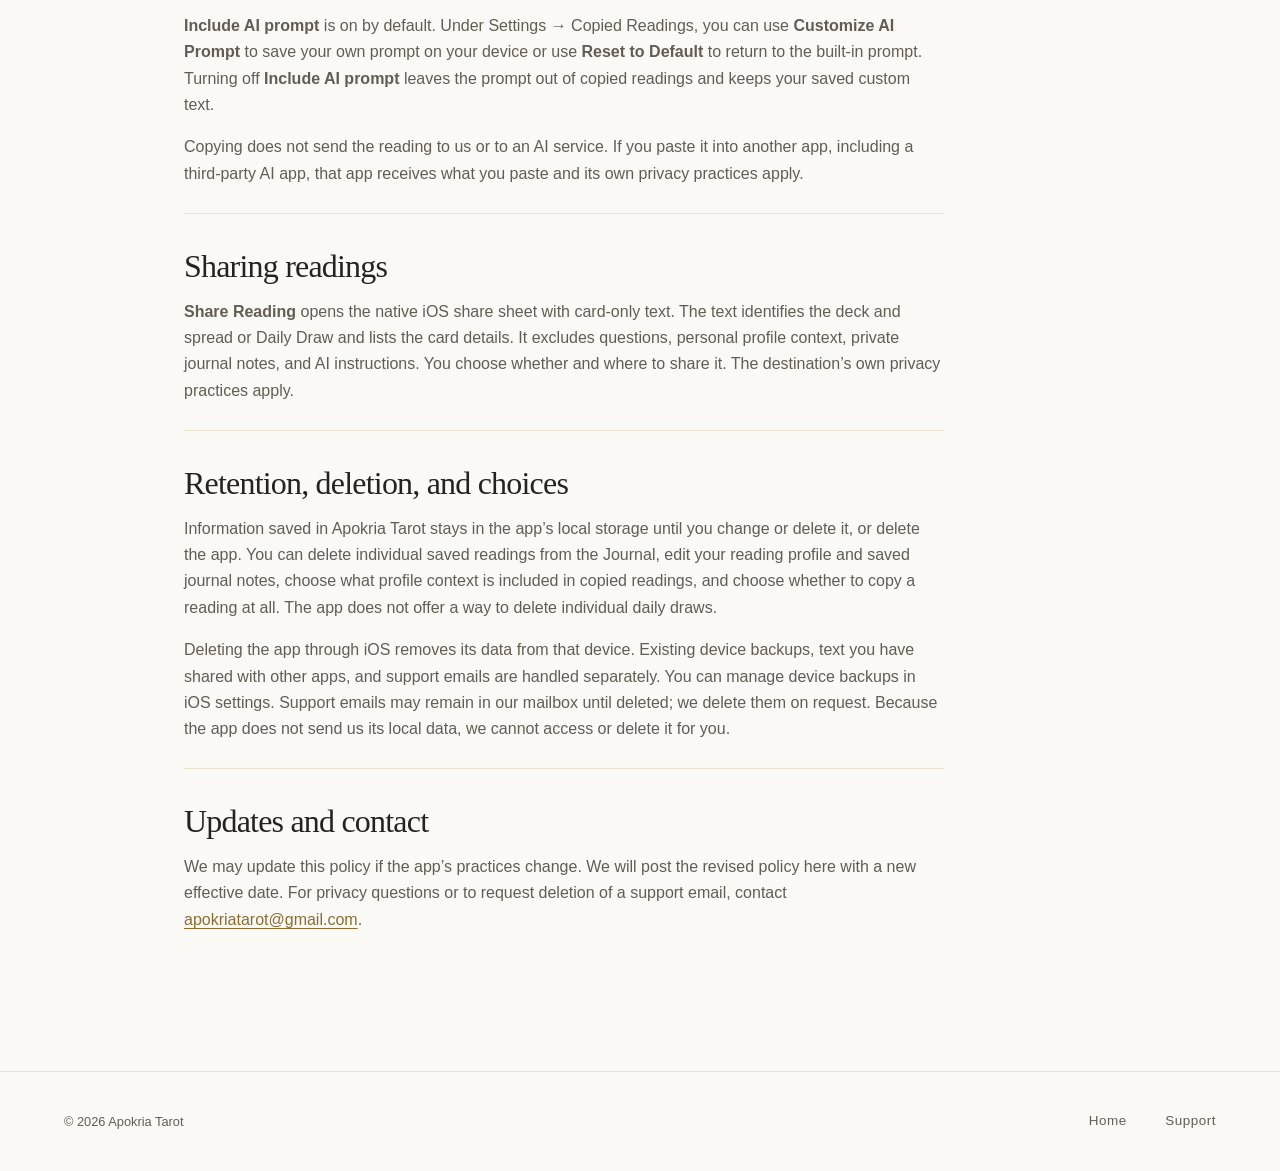
==== commit 7631d67e: "Document Apokria copying, sharing, and local journaling" ====
--- a/privacy/index.html
+++ b/privacy/index.html
@@ -4,7 +4,7 @@
   <meta charset="utf-8">
   <meta name="viewport" content="width=device-width, initial-scale=1">
   <meta name="color-scheme" content="light">
-  <meta name="description" content="Learn how Apokria Tarot handles readings, profile details, copied text, and support messages.">
+  <meta name="description" content="Learn how Apokria Tarot stores readings and handles copied text, shared readings, profile details, and support messages.">
   <title>Privacy Policy — Apokria Tarot</title>
   <link rel="icon" type="image/svg+xml" href="../favicon.svg">
   <link rel="stylesheet" href="../styles.css">
@@ -23,7 +23,7 @@
     <div class="document-heading">
       <p class="eyebrow">Your space, your reflections</p>
       <h1>Privacy Policy</h1>
-      <p class="document-date">Effective November 18, 2026</p>
+      <p class="document-date">Effective November 19, 2026</p>
       <p class="lead">Apokria Tarot is an iOS app for tarot readings and reflection. This policy explains what stays on your device, what you may choose to share, and how to reach us.</p>
     </div>
 
@@ -35,20 +35,27 @@
 
       <section>
         <h2>Where this information is stored</h2>
-        <p>Saved readings and journal notes are stored as files in the app’s storage on your device. Daily draws, profile details, and preferences are stored in the app’s local settings on your device. Apokria Tarot does not provide an account or its own cloud synchronization.</p>
+        <p>When you reach Final Spread, Apokria Tarot automatically saves the completed reading to your Journal on your device. If you abandon an incomplete reading, it is not automatically added to the Journal. Saved readings and journal notes are stored as files in the app’s storage on your device.</p>
+        <p>Daily Draw saves your draws separately from the Journal in the app’s local settings. Profile details, preferences, and any custom AI prompt are also stored in the app’s local settings on your device. Apokria Tarot does not provide an account or its own cloud synchronization.</p>
         <p>Your device’s backup settings may include app data in an iCloud or computer backup managed by you and Apple. That is separate from an Apokria account or sync service.</p>
       </section>
 
       <section>
         <h2>Information we receive</h2>
-        <p>The current app does not send your readings, daily draws, profile details, or usage information to Apokria Tarot or an external server. We do not receive that information through the app. The app does not include analytics, advertising, tracking, or third-party SDKs.</p>
+        <p>The app does not automatically send your readings, journal notes, daily draws, profile details, AI prompt, or usage information to Apokria Tarot or an external server. We do not receive that information through the app. The app does not include analytics, advertising, tracking, or third-party SDKs.</p>
         <p>If you email us for support, we receive your email address and the information you choose to include in your message. We use that information only for support.</p>
       </section>
 
       <section>
-        <h2>Copying and sharing readings</h2>
-        <p>When you tap <strong>Copy Reading</strong>, the app puts formatted reading text on your device’s clipboard. That text can include your question, card details, and journal notes. Copied readings include an AI interpretation prompt by default. You can turn it off under Settings → Copied Readings. Profile context is excluded for new users by default. If you previously chose to include profile context, that choice is retained until you change it. You can change this choice with Include profile context under Settings → Copied Readings.</p>
-        <p>Copying does not send the reading to us or to an AI service. If you paste it into another app, including a third-party AI app, that app receives what you paste and its own privacy practices apply. Consider what personal details you include before sharing.</p>
+        <h2>Copying readings for AI</h2>
+        <p>When you tap <strong>Copy for AI</strong>, the app puts structured reading text on the iOS clipboard. The text can include your question, card details, saved journal notes, and an optional AI interpretation prompt. Personal profile context is included only if you opt in with <strong>Include profile context</strong> under Settings → Copied Readings. If you previously opted in, that choice is retained until you change it.</p>
+        <p><strong>Include AI prompt</strong> is on by default. Under Settings → Copied Readings, you can use <strong>Customize AI Prompt</strong> to save your own prompt on your device or use <strong>Reset to Default</strong> to return to the built-in prompt. Turning off <strong>Include AI prompt</strong> leaves the prompt out of copied readings and keeps your saved custom text.</p>
+        <p>Copying does not send the reading to us or to an AI service. If you paste it into another app, including a third-party AI app, that app receives what you paste and its own privacy practices apply.</p>
+      </section>
+
+      <section>
+        <h2>Sharing readings</h2>
+        <p><strong>Share Reading</strong> opens the native iOS share sheet with card-only text. The text identifies the deck and spread or Daily Draw and lists the card details. It excludes questions, personal profile context, private journal notes, and AI instructions. You choose whether and where to share it. The destination’s own privacy practices apply.</p>
       </section>
 
       <section>
